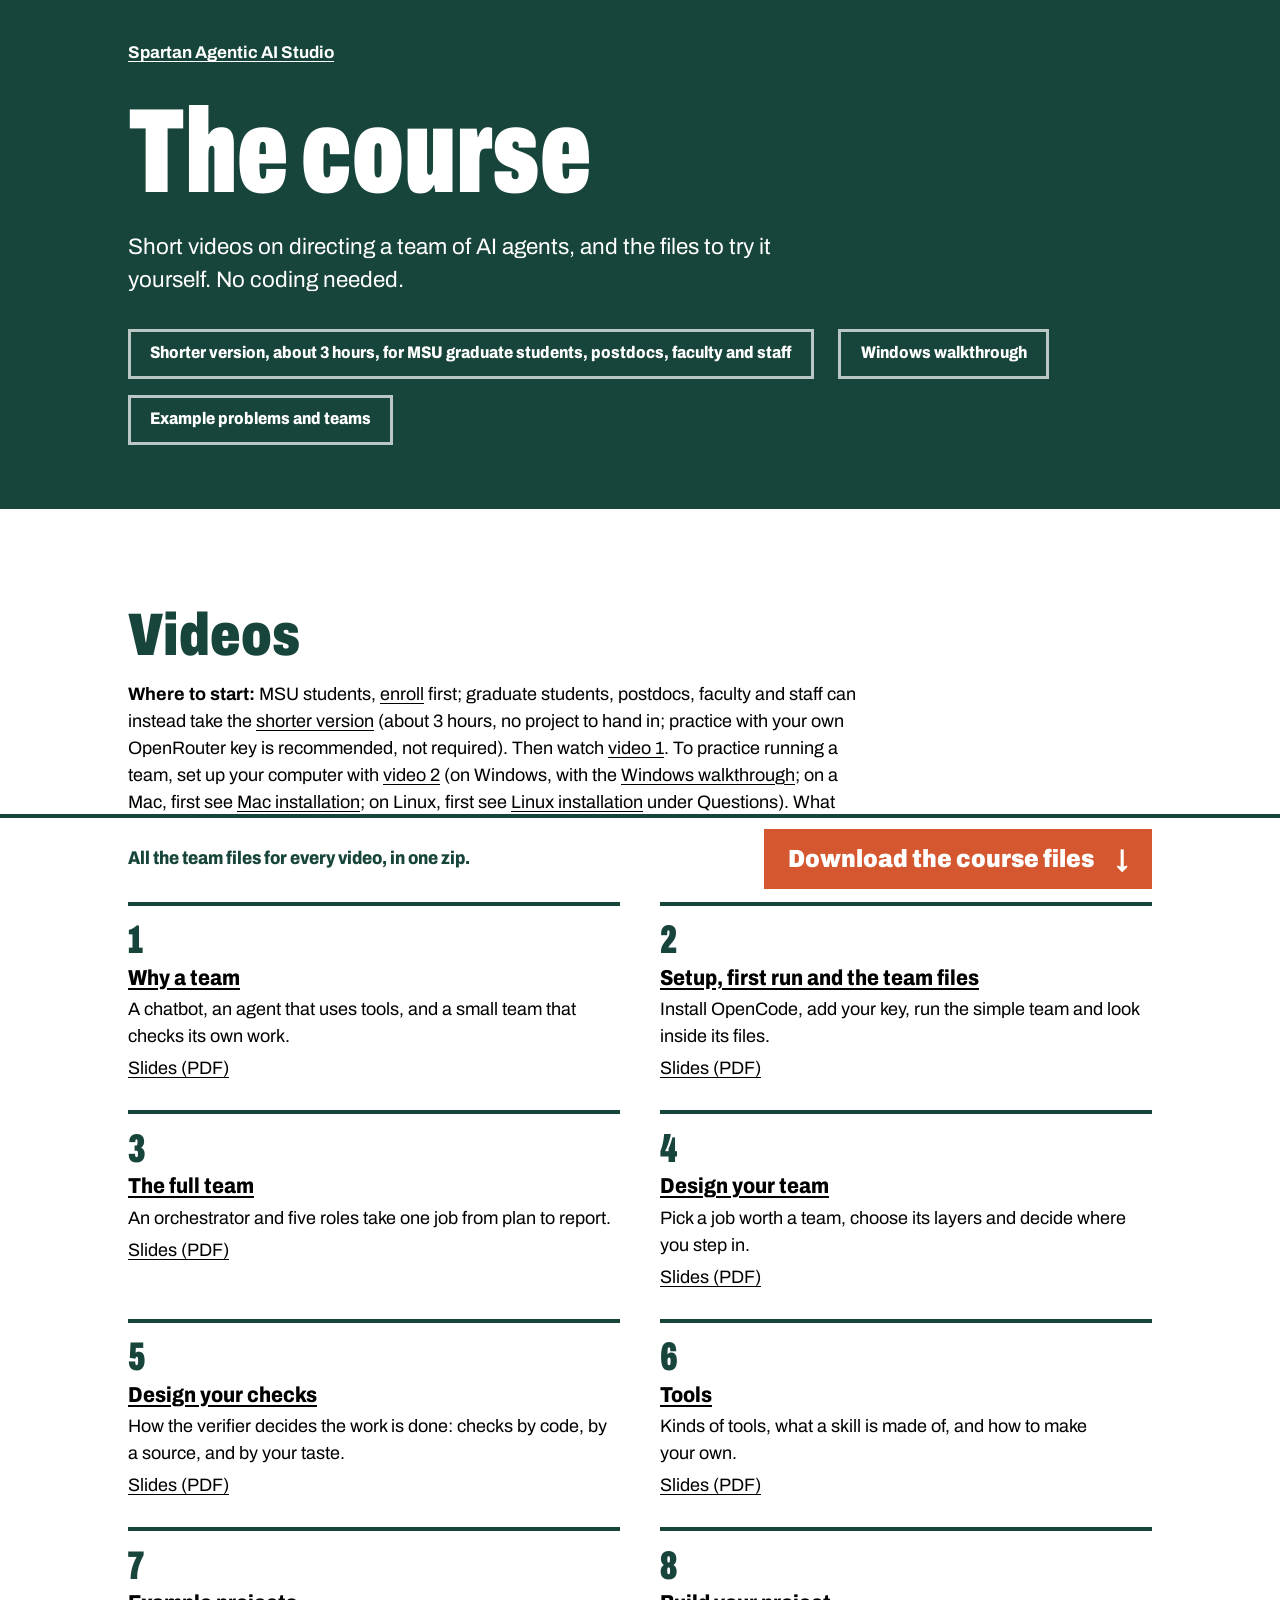
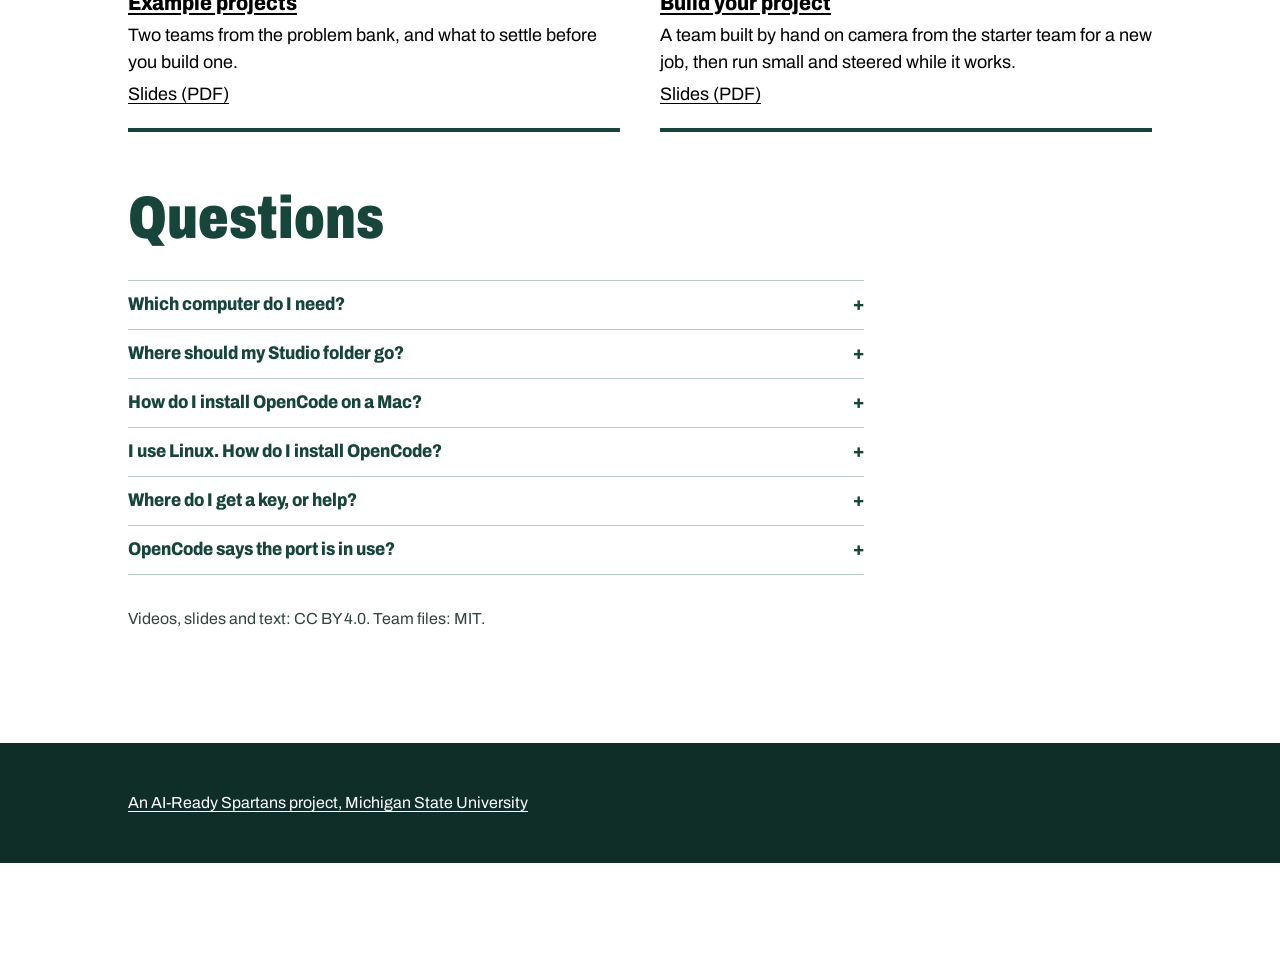
==== course/index.html @ 3e9396f2 "feat: course page and problem pages 2026-11-17" ====
<!doctype html>
<html lang="en">
<head>
<meta charset="utf-8">
<meta name="viewport" content="width=device-width, initial-scale=1">
<title>Course | Spartan Agentic AI Studio</title>
<meta name="description" content="The videos and the course files of the Spartan Agentic AI Studio. Free to watch and reuse.">
<meta name="theme-color" content="#18453B">
<link rel="icon" href="data:image/svg+xml,%3Csvg xmlns='http://www.w3.org/2000/svg' viewBox='0 0 16 16'%3E%3Crect width='16' height='16' fill='%2318453B'/%3E%3Crect x='3' y='3' width='10' height='3' fill='%23fff'/%3E%3Crect x='3' y='8' width='2' height='5' fill='%23fff'/%3E%3C/svg%3E">
<link rel="preconnect" href="https://fonts.googleapis.com">
<link rel="preconnect" href="https://fonts.gstatic.com" crossorigin>
<link rel="stylesheet" href="https://fonts.googleapis.com/css2?family=Archivo:wdth,wght@62..125,300..900&display=swap">
<style>
  :root { --green: #18453B; --green-deep: #0F2E27; --mist: #CFE0D9; --paper: #FFFFFF; --ink: #000000; --line: #B9CCC4; --gutter: clamp(16px, 5vw, 64px); --measure: 72rem; }
  * { box-sizing: border-box; }
  html { background: var(--paper); -webkit-text-size-adjust: 100%; }
  body { margin: 0; background: var(--paper); color: var(--ink); font-family: "Archivo", "Helvetica Neue", Arial, sans-serif; font-size: 1.125rem; line-height: 1.5; }
  .wrap { max-width: var(--measure); margin-inline: auto; padding-inline: var(--gutter); }
  a { color: inherit; text-underline-offset: 3px; }
  :focus-visible { outline: 3px solid currentColor; outline-offset: 4px; }
  .hero { background: var(--green); color: var(--paper); }
  .hero .wrap { padding-block: clamp(20px, 4vw, 40px) clamp(32px, 6vw, 64px); }
  .crumbs { margin: 0 0 2rem; font-weight: 700; font-size: 1.0625rem; }
  h1 { margin: 0; font-weight: 900; font-stretch: 62%; font-size: clamp(3.2rem, 11vw, 7.5rem); line-height: .9; }
  .lede { margin: 1.5rem 0 0; max-width: 42rem; font-size: clamp(1.15rem, 1.8vw, 1.4rem); }
  .get { display: flex; flex-wrap: wrap; gap: 1rem 1.5rem; align-items: center; margin-top: 2rem; }
  .button { display: inline-block; font-weight: 800; font-stretch: 88%; font-size: 1.2rem; line-height: 1; padding: 1.05rem 1.5rem; border: 3px solid var(--paper); background: var(--paper); color: var(--green); text-decoration: none; }
  .button:hover { background: var(--mist); border-color: var(--mist); }
  .button.ghost { background: transparent; color: var(--paper); border-color: rgba(255, 255, 255, .7); font-size: 1.05rem; padding: .85rem 1.2rem; }
  .button.ghost:hover { background: var(--paper); color: var(--green); border-color: var(--paper); }
  main .wrap { padding-block: clamp(48px, 8vw, 96px); }
  h1, h2, h3, .act, .card .name { text-wrap: balance; }
  p, li { text-wrap: pretty; }
  h2 { margin: 0 0 2rem; font-weight: 900; font-stretch: 75%; font-size: clamp(2.2rem, 5.5vw, 3.75rem); line-height: 1; color: var(--green); }
  .videos { margin: 0; padding: 0; list-style: none; display: grid; grid-template-columns: repeat(auto-fill, minmax(min(100%, 20rem), 1fr)); gap: 1.75rem 2.5rem; }
  .videos li { border-top: 4px solid var(--green); padding-top: .9rem; scroll-margin-top: 1rem; }
  .videos li:target { background: var(--mist); }
  .videos li:nth-last-child(-n+2) { border-bottom: 4px solid var(--green); padding-bottom: 1.25rem; }
  @media (max-width: 47rem) { .videos li:nth-last-child(2) { border-bottom: 0; padding-bottom: 0; } }
  .videos .num { display: block; font-weight: 900; font-stretch: 62%; font-size: 2.5rem; line-height: 1; color: var(--green); }
  .videos h3 { margin: .35rem 0 .3rem; font-weight: 800; font-stretch: 88%; font-size: 1.35rem; line-height: 1.2; }
  .videos p { margin: 0; }
  .start-here { margin: -1rem 0 2rem; max-width: 46rem; }
  .videos .slides { margin-top: .3rem; }
  .vgroup { margin: 2rem 0 .4rem; font-weight: 800; font-stretch: 88%; font-size: 1.5rem; }
  .vgroup-lead { margin: 0 0 1.25rem; max-width: 46rem; }
  .videos .soon { color: #4A5A55; font-style: italic; }
  #faq { margin-top: 3.5rem; }
  .faq { max-width: 46rem; border-bottom: 1px solid var(--line); }
  .faq details { border-top: 1px solid var(--line); }
  .faq summary { display: flex; align-items: center; min-height: 48px; padding-block: .5rem; font-weight: 800; font-stretch: 88%; font-size: 1.15rem; color: var(--green); cursor: pointer; }
  .faq summary::-webkit-details-marker { display: none; }
  .faq summary { list-style: none; }
  .faq summary::after { content: "+" / ""; margin-left: auto; padding-left: 1rem; font-weight: 900; }
  .faq details[open] summary::after { content: "\2212" / ""; }
  .faq p { margin: 0 0 1rem; overflow-wrap: anywhere; }
  .license { margin-top: 2rem; font-size: 1rem; color: #33443F; }
  footer { background: var(--green-deep); color: var(--mist); }
  footer .wrap { padding-block: 2rem; font-size: 1rem; }
  footer a { color: var(--paper); }

  html.js { scroll-padding-bottom: calc(var(--dock, 5.5rem) + 1rem); }
  .js body { padding-bottom: calc(var(--dock, 5.5rem) + 1.5rem); }
  .skip { position: absolute; left: .5rem; top: -4rem; z-index: 20; padding: .6rem 1rem; background: var(--paper); color: var(--green); font-weight: 800; }
  .skip:focus { top: .5rem; }
  .vh { position: absolute; width: 1px; height: 1px; overflow: hidden; clip: rect(0 0 0 0); white-space: nowrap; }
  .dock { background: var(--paper); color: var(--green); border-top: 4px solid var(--green); padding-bottom: env(safe-area-inset-bottom); }
  .js .dock { position: fixed; left: 0; right: 0; bottom: 0; z-index: 10; }
  .dock .wrap { display: flex; align-items: center; justify-content: space-between; gap: 1.5rem; padding-block: .7rem; }
  .dock p { margin: 0; font-weight: 800; font-stretch: 88%; font-size: 1.15rem; }
  .coral { display: inline-flex; align-items: center; gap: .7rem; font-weight: 900; font-stretch: 88%; font-size: clamp(1.3rem, 2.1vw, 1.55rem); line-height: 1; padding: .9rem 1.3rem; background: #D4572F; color: #FFFFFF; border: 3px solid #D4572F; text-decoration: none; }
  .coral:hover { background: #B4441F; border-color: #B4441F; }
  .coral:focus-visible { outline: 3px solid var(--green); outline-offset: 3px; }
  @media (max-width: 760px) { .dock p { display: none; } .coral { width: 100%; justify-content: center; } }
</style>
</head>
<body>
<script>document.documentElement.classList.add("js");</script>
<a class="skip" href="#content">Skip to content</a>
<nav class="dock" aria-label="Course files">
  <div class="wrap">
    <p>All the team files for every video, in one zip.</p>
    <a class="coral" href="https://github.com/agentic-spartans/agentic-spartans-course/releases/download/release/2026-11-10-7/AgentTeams_V5_2026-11-10-7.zip">Download the course files<span class="vh"> (ZIP file)</span> <span aria-hidden="true">&darr;</span></a>
  </div>
</nav>
<header class="hero">
  <div class="wrap">
    <p class="crumbs"><a href="../">Spartan Agentic AI Studio</a></p>
    <h1>The course</h1>
    <p class="lede">Short videos on directing a team of AI agents, and the files to try it yourself. No coding needed.</p>
    <div class="get">
      <a class="button ghost" href="https://apps.d2l.msu.edu/selfenroll/course/2769339">Shorter version, about 3 hours, for MSU graduate students, postdocs, faculty and staff</a>
      <a class="button ghost" href="windows/">Windows walkthrough</a>
      <a class="button ghost" href="../problems/">Example problems and teams</a>
    </div>
  </div>
</header>

<main id="content" tabindex="-1">
  <div class="wrap">
    <h2>Videos</h2>
    <p class="start-here"><b>Where to start:</b> MSU students, <a href="https://apps.d2l.msu.edu/selfenroll/course/2752428">enroll</a> first; graduate students, postdocs, faculty and staff can instead take the <a href="https://apps.d2l.msu.edu/selfenroll/course/2769339">shorter version</a> (about 3 hours, no project to hand in; practice with your own OpenRouter key is recommended, not required). Then watch <a href="#video-1">video 1</a>. To practice running a team, set up your computer with <a href="#video-2">video 2</a> (on Windows, with the <a href="windows/">Windows walkthrough</a>; on a Mac, first see <a href="#install">Mac installation</a>; on Linux, first see <a href="#linux">Linux installation</a> under Questions). What you type and the files the agents read go to OpenRouter and the model's maker, so use public or made-up material only.</p>
    <ol class="videos" role="list">
      <li id="video-1"><span class="num">1</span><h3><a href="https://mediaspace.msu.edu/media/t/1_isvdn48i">Why a team</a></h3><p>A chatbot, an agent that uses tools, and a small team that checks its own work.</p><p class="slides"><a href="slides/video01_why-a-team.pdf">Slides (PDF)</a></p></li>
      <li id="video-2"><span class="num">2</span><h3><a href="https://mediaspace.msu.edu/media/t/1_2mfxu8ig">Setup, first run and the team files</a></h3><p>Install OpenCode, add your key, run the simple team and look inside its files.</p><p class="slides"><a href="slides/video02_setup.pdf">Slides (PDF)</a></p></li>
      <li id="video-3"><span class="num">3</span><h3><a href="https://mediaspace.msu.edu/media/t/1_wbegbfar">The full team</a></h3><p>An orchestrator and five roles take one job from plan to report.</p><p class="slides"><a href="slides/video03_full-team.pdf">Slides (PDF)</a></p></li>
      <li id="video-4"><span class="num">4</span><h3><a href="https://mediaspace.msu.edu/media/t/1_mu30olx4">Design your team</a></h3><p>Pick a job worth a team, choose its layers and decide where you step in.</p><p class="slides"><a href="slides/video04_design-your-team.pdf">Slides (PDF)</a></p></li>
      <li id="video-5"><span class="num">5</span><h3><a href="https://mediaspace.msu.edu/media/t/1_98p15qjl">Design your checks</a></h3><p>How the verifier decides the work is done: checks by code, by a source, and by your taste.</p><p class="slides"><a href="slides/video05_design-your-checks.pdf">Slides (PDF)</a></p></li>
      <li id="video-6"><span class="num">6</span><h3><a href="https://mediaspace.msu.edu/media/t/1_9esax8zz">Tools</a></h3><p>Kinds of tools, what a skill is made of, and how to make your own.</p><p class="slides"><a href="slides/video06_tools.pdf">Slides (PDF)</a></p></li>
      <li id="video-7"><span class="num">7</span><h3><a href="https://mediaspace.msu.edu/media/t/1_lliljrbz">Example projects</a></h3><p>Two teams from the problem bank, and what to settle before you build one.</p><p class="slides"><a href="slides/video07_example-projects.pdf">Slides (PDF)</a></p></li>
      <li id="video-8"><span class="num">8</span><h3><a href="https://mediaspace.msu.edu/media/t/1_c2iyooon">Build your project</a></h3><p>A team built by hand on camera from the starter team for a new job, then run small and steered while it works.</p><p class="slides"><a href="slides/video08_build-your-project.pdf">Slides (PDF)</a></p></li>
    </ol>

    <h2 id="faq">Questions</h2>
    <div class="faq">
      <details id="computer"><summary>Which computer do I need?</summary><p>A Mac, Windows or Linux computer you may install programs on. OpenCode has no Chromebook or iPad version. Without one you can still <a href="#video-1">watch the videos</a> and <a href="../problems/">read the example problems</a>.</p></details>
      <details id="folder"><summary>Where should my Studio folder go?</summary><p>Make a folder named Studio in your home folder (the one with your name; on a Mac, open Finder and press Shift-Command-H) and unzip the course files into it (on a Mac, move the zip into Studio, then double-click it there). Not in Desktop, Documents, Downloads, OneDrive or iCloud: there your computer may ask OpenCode for extra permissions and a sync service can get in the way.</p></details>
      <details id="install"><summary>How do I install OpenCode on a Mac?</summary><p>Download the OpenCode desktop app from <a href="https://opencode.ai/desktop">opencode.ai/desktop</a>: macOS (Apple Silicon) for a Mac with an M chip, macOS (Intel) for an older Mac (Apple menu › About This Mac shows the chip). Open the downloaded file, then drag OpenCode into Applications. If it will not open, click Open Anyway in System Settings › Privacy &amp; Security. Then follow <a href="#video-2">video 2</a> from adding your key (at 0:40).</p></details>
      <details id="linux"><summary>I use Linux. How do I install OpenCode?</summary><p>Download the OpenCode desktop .deb file (Ubuntu, Debian) or .rpm file (Fedora) from <a href="https://opencode.ai/desktop">opencode.ai/desktop</a> (x64 for most laptops) and double-click it to install it. Then follow <a href="#video-2">video 2</a> from adding your key (at 0:40).</p></details>
      <details id="key"><summary>Where do I get a key, or help?</summary><p>Student course: your key, with credit already on it, is on the Get your key page in Module 1 of the course's <a href="https://apps.d2l.msu.edu/selfenroll/course/2752428">D2L page</a>; you pay nothing. <a href="https://apps.d2l.msu.edu/selfenroll/course/2769339">Shorter version</a> and anyone else: make an account on <a href="https://openrouter.ai">openrouter.ai</a>, buy credit, then make a key and give it a spending limit; in the shorter version a key is recommended for practice, not required. Without credit, the first run fails.</p></details>
      <details id="port"><summary>OpenCode says the port is in use?</summary><p>Close its other windows and try again.</p></details>
    </div>
    <p class="license">Videos, slides and text: CC BY 4.0. Team files: MIT.</p>
  </div>
</main>

<footer>
  <div class="wrap">
    <p><a href="https://ai.msu.edu/ai-ready">An AI-Ready Spartans project, Michigan State University</a></p>
  </div>
</footer>
<script>(function () { var d = document.querySelector(".dock"); if (!d) return; function f() { document.documentElement.style.setProperty("--dock", d.offsetHeight + "px"); } f(); if (document.fonts) document.fonts.ready.then(f); if (window.ResizeObserver) new ResizeObserver(f).observe(d); else window.addEventListener("resize", f); })();</script>
</body>
</html>
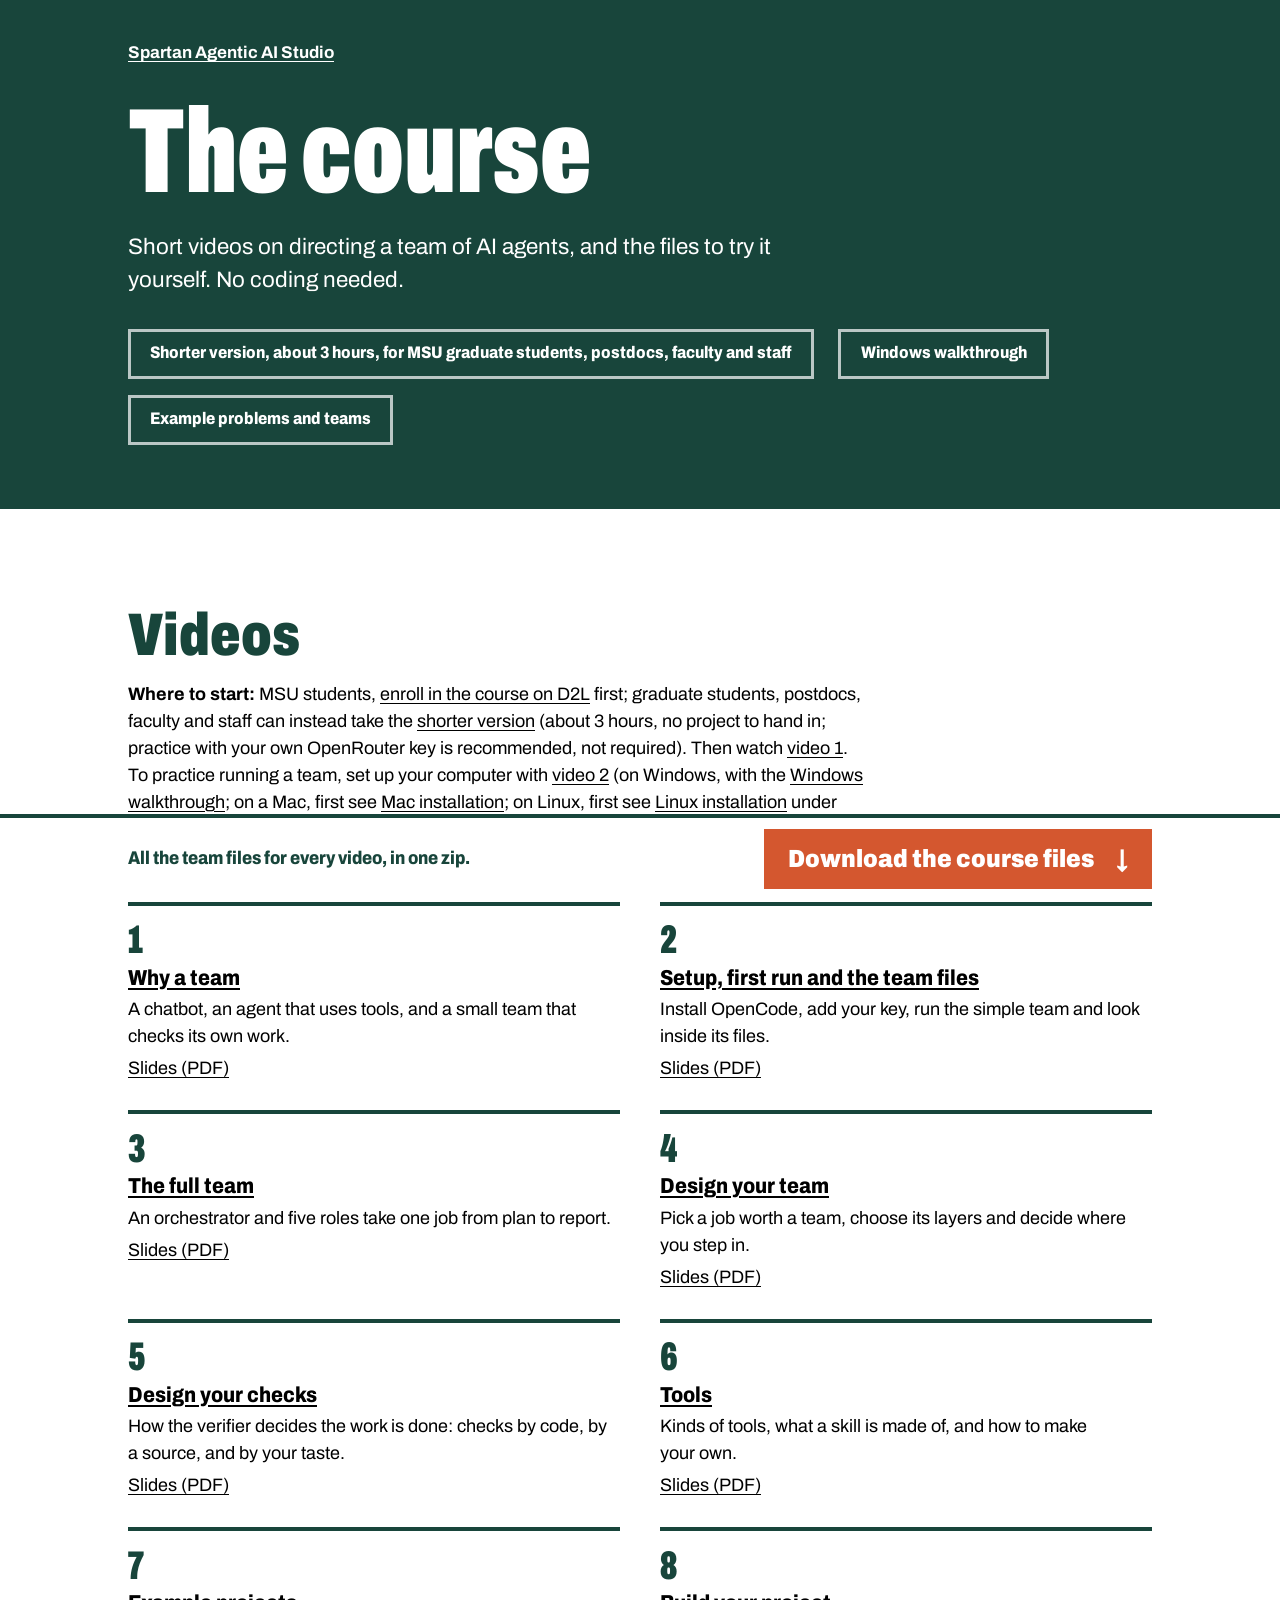
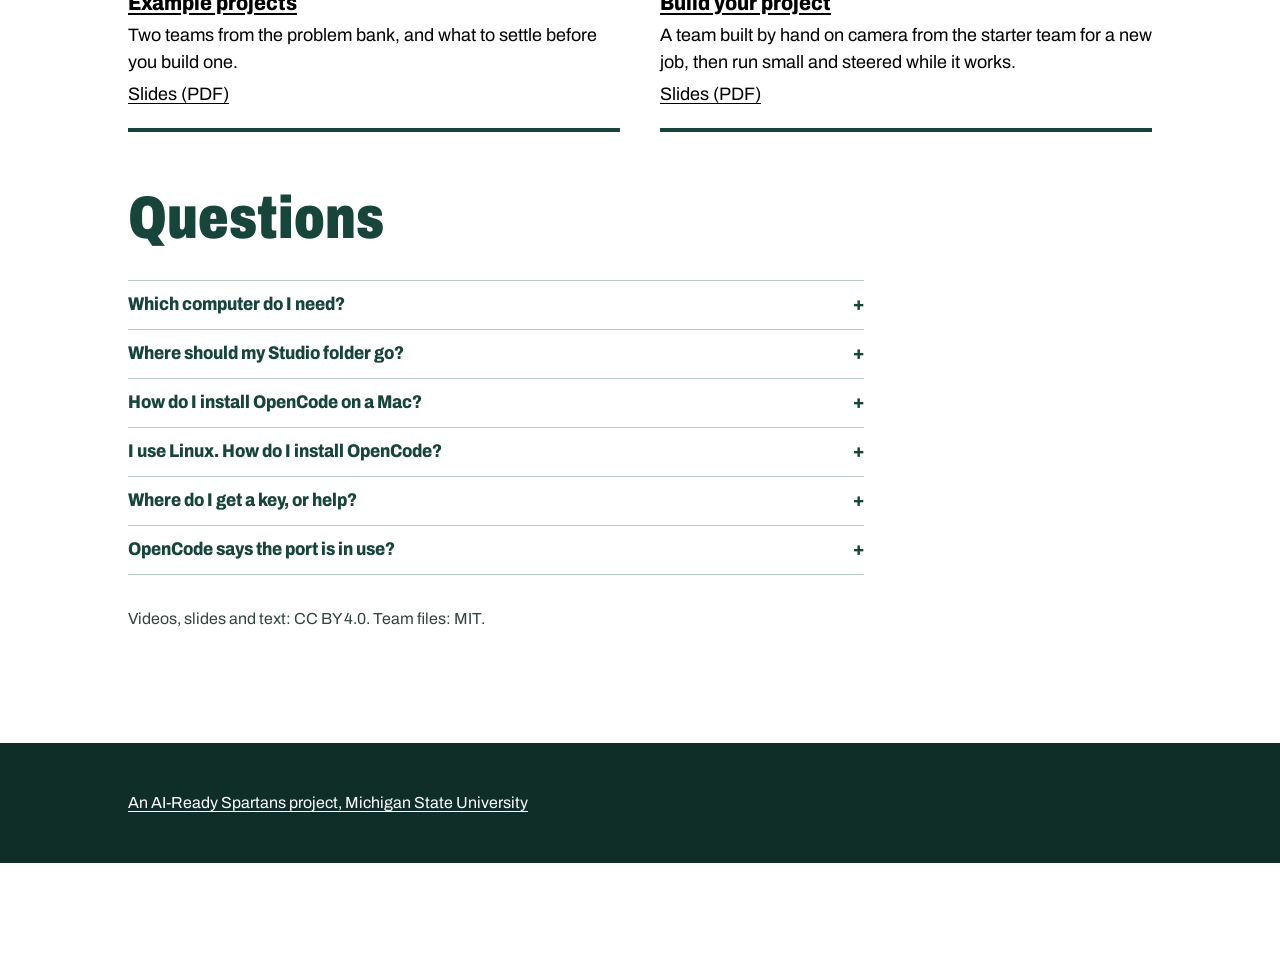
==== commit 6911e23f: "feat: course page and problem pages 2026-11-17" ====
--- a/course/index.html
+++ b/course/index.html
@@ -99,7 +99,7 @@
 <main id="content" tabindex="-1">
   <div class="wrap">
     <h2>Videos</h2>
-    <p class="start-here"><b>Where to start:</b> MSU students, <a href="https://apps.d2l.msu.edu/selfenroll/course/2752428">enroll</a> first; graduate students, postdocs, faculty and staff can instead take the <a href="https://apps.d2l.msu.edu/selfenroll/course/2769339">shorter version</a> (about 3 hours, no project to hand in; practice with your own OpenRouter key is recommended, not required). Then watch <a href="#video-1">video 1</a>. To practice running a team, set up your computer with <a href="#video-2">video 2</a> (on Windows, with the <a href="windows/">Windows walkthrough</a>; on a Mac, first see <a href="#install">Mac installation</a>; on Linux, first see <a href="#linux">Linux installation</a> under Questions). What you type and the files the agents read go to OpenRouter and the model's maker, so use public or made-up material only.</p>
+    <p class="start-here"><b>Where to start:</b> MSU students, <a href="https://apps.d2l.msu.edu/selfenroll/course/2752428">enroll in the course on D2L</a> first; graduate students, postdocs, faculty and staff can instead take the <a href="https://apps.d2l.msu.edu/selfenroll/course/2769339">shorter version</a> (about 3 hours, no project to hand in; practice with your own OpenRouter key is recommended, not required). Then watch <a href="#video-1">video 1</a>. To practice running a team, set up your computer with <a href="#video-2">video 2</a> (on Windows, with the <a href="windows/">Windows walkthrough</a>; on a Mac, first see <a href="#install">Mac installation</a>; on Linux, first see <a href="#linux">Linux installation</a> under Questions). What you type and the files the agents read go to OpenRouter and the model's maker, so use public or made-up material only.</p>
     <ol class="videos" role="list">
       <li id="video-1"><span class="num">1</span><h3><a href="https://mediaspace.msu.edu/media/t/1_isvdn48i">Why a team</a></h3><p>A chatbot, an agent that uses tools, and a small team that checks its own work.</p><p class="slides"><a href="slides/video01_why-a-team.pdf">Slides (PDF)</a></p></li>
       <li id="video-2"><span class="num">2</span><h3><a href="https://mediaspace.msu.edu/media/t/1_2mfxu8ig">Setup, first run and the team files</a></h3><p>Install OpenCode, add your key, run the simple team and look inside its files.</p><p class="slides"><a href="slides/video02_setup.pdf">Slides (PDF)</a></p></li>
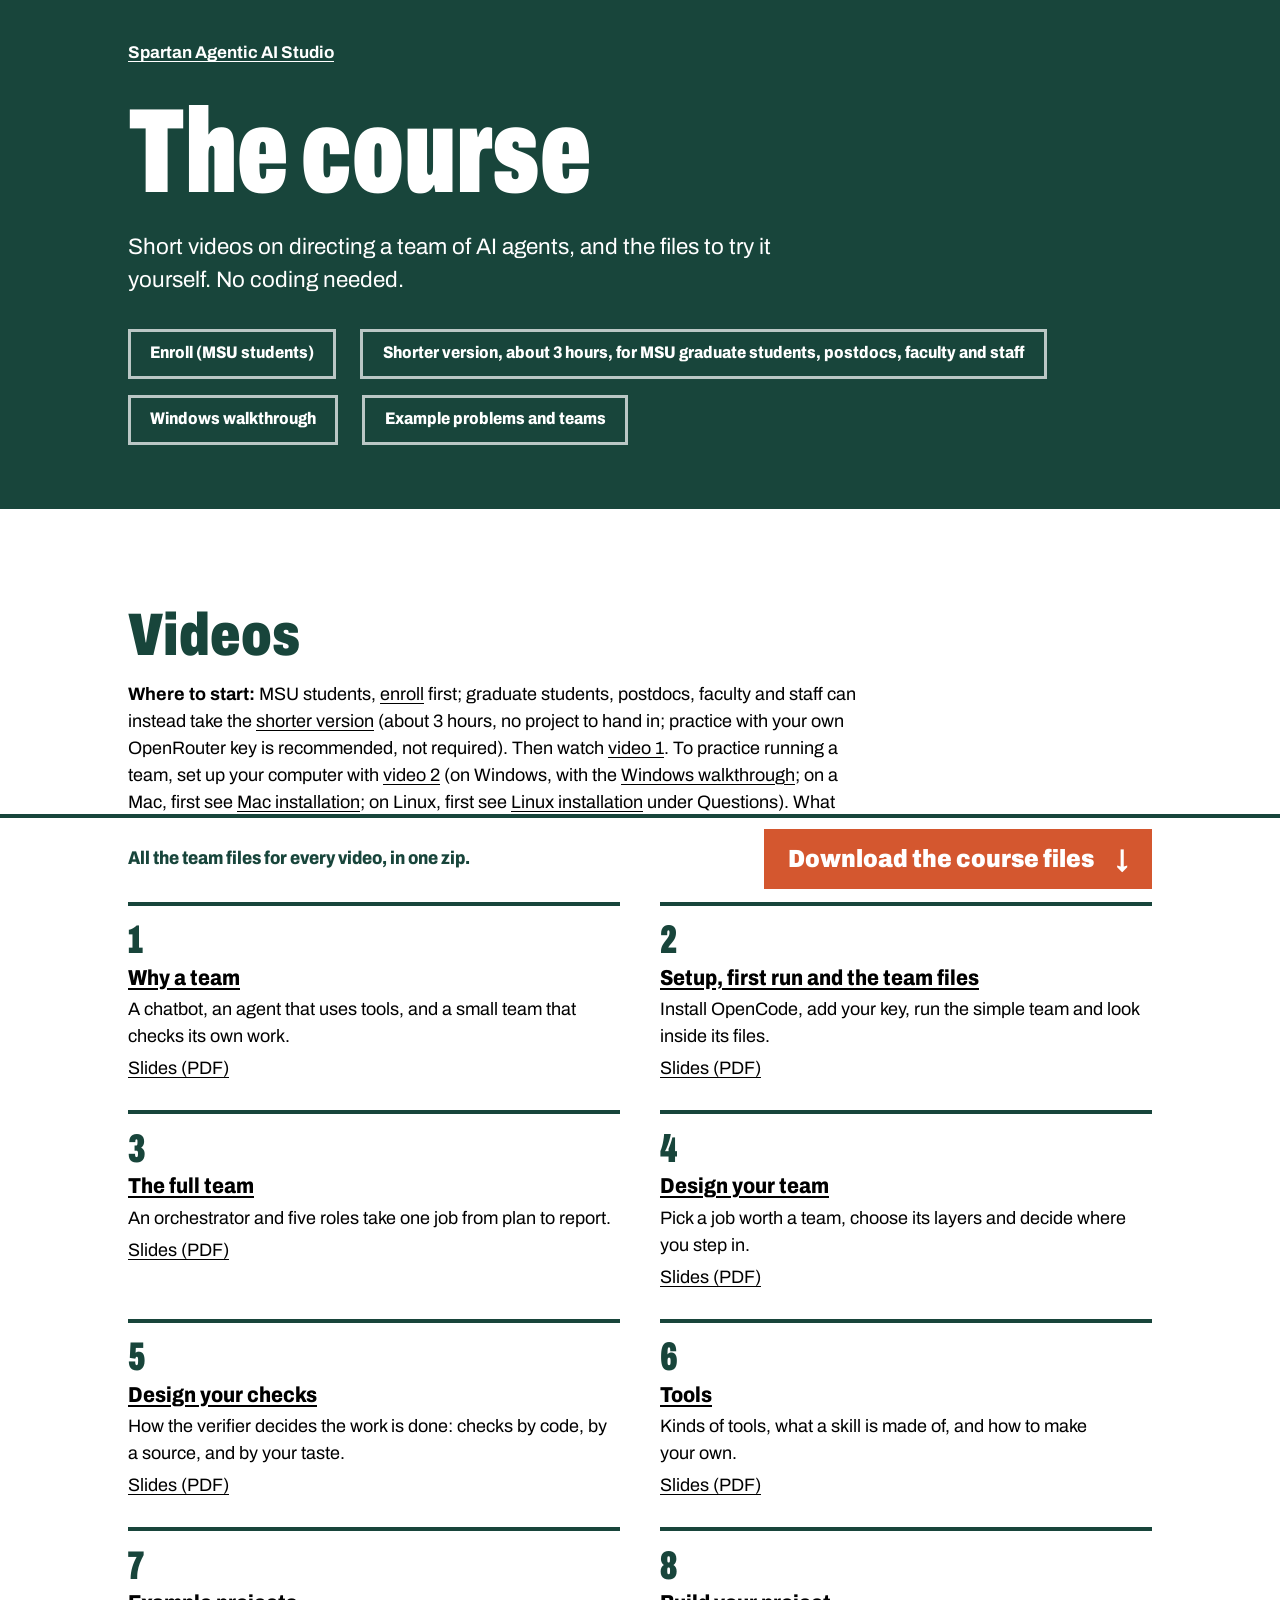
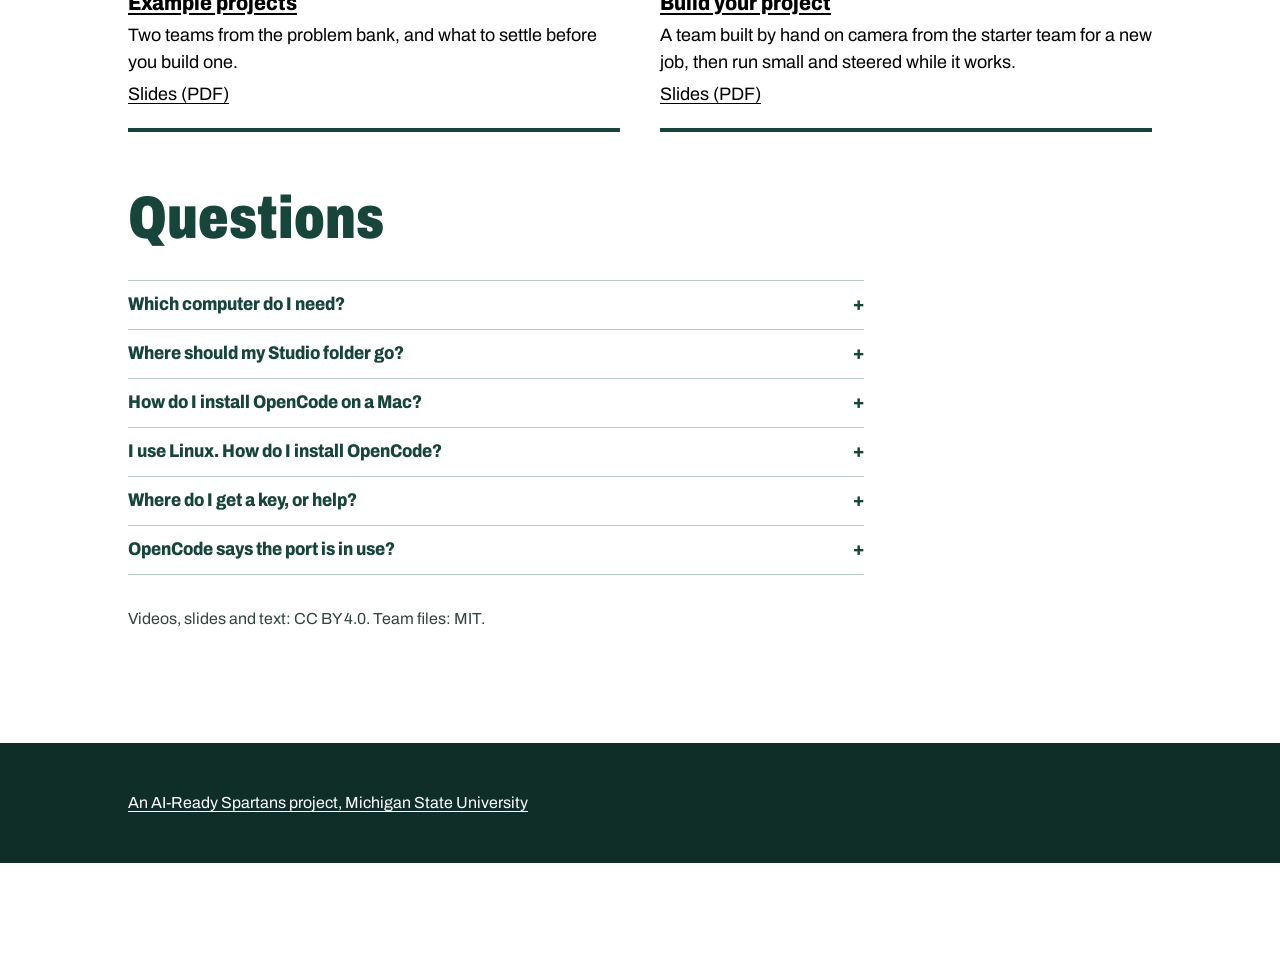
==== commit cd875157: "feat: course page and problem pages 2026-11-17" ====
--- a/course/index.html
+++ b/course/index.html
@@ -89,6 +89,7 @@
     <h1>The course</h1>
     <p class="lede">Short videos on directing a team of AI agents, and the files to try it yourself. No coding needed.</p>
     <div class="get">
+      <a class="button ghost" href="https://apps.d2l.msu.edu/selfenroll/course/2752428">Enroll (MSU students)</a>
       <a class="button ghost" href="https://apps.d2l.msu.edu/selfenroll/course/2769339">Shorter version, about 3 hours, for MSU graduate students, postdocs, faculty and staff</a>
       <a class="button ghost" href="windows/">Windows walkthrough</a>
       <a class="button ghost" href="../problems/">Example problems and teams</a>
@@ -99,7 +100,7 @@
 <main id="content" tabindex="-1">
   <div class="wrap">
     <h2>Videos</h2>
-    <p class="start-here"><b>Where to start:</b> MSU students, <a href="https://apps.d2l.msu.edu/selfenroll/course/2752428">enroll in the course on D2L</a> first; graduate students, postdocs, faculty and staff can instead take the <a href="https://apps.d2l.msu.edu/selfenroll/course/2769339">shorter version</a> (about 3 hours, no project to hand in; practice with your own OpenRouter key is recommended, not required). Then watch <a href="#video-1">video 1</a>. To practice running a team, set up your computer with <a href="#video-2">video 2</a> (on Windows, with the <a href="windows/">Windows walkthrough</a>; on a Mac, first see <a href="#install">Mac installation</a>; on Linux, first see <a href="#linux">Linux installation</a> under Questions). What you type and the files the agents read go to OpenRouter and the model's maker, so use public or made-up material only.</p>
+    <p class="start-here"><b>Where to start:</b> MSU students, <a href="https://apps.d2l.msu.edu/selfenroll/course/2752428">enroll</a> first; graduate students, postdocs, faculty and staff can instead take the <a href="https://apps.d2l.msu.edu/selfenroll/course/2769339">shorter version</a> (about 3 hours, no project to hand in; practice with your own OpenRouter key is recommended, not required). Then watch <a href="#video-1">video 1</a>. To practice running a team, set up your computer with <a href="#video-2">video 2</a> (on Windows, with the <a href="windows/">Windows walkthrough</a>; on a Mac, first see <a href="#install">Mac installation</a>; on Linux, first see <a href="#linux">Linux installation</a> under Questions). What you type and the files the agents read go to OpenRouter and the model's maker, so use public or made-up material only.</p>
     <ol class="videos" role="list">
       <li id="video-1"><span class="num">1</span><h3><a href="https://mediaspace.msu.edu/media/t/1_isvdn48i">Why a team</a></h3><p>A chatbot, an agent that uses tools, and a small team that checks its own work.</p><p class="slides"><a href="slides/video01_why-a-team.pdf">Slides (PDF)</a></p></li>
       <li id="video-2"><span class="num">2</span><h3><a href="https://mediaspace.msu.edu/media/t/1_2mfxu8ig">Setup, first run and the team files</a></h3><p>Install OpenCode, add your key, run the simple team and look inside its files.</p><p class="slides"><a href="slides/video02_setup.pdf">Slides (PDF)</a></p></li>
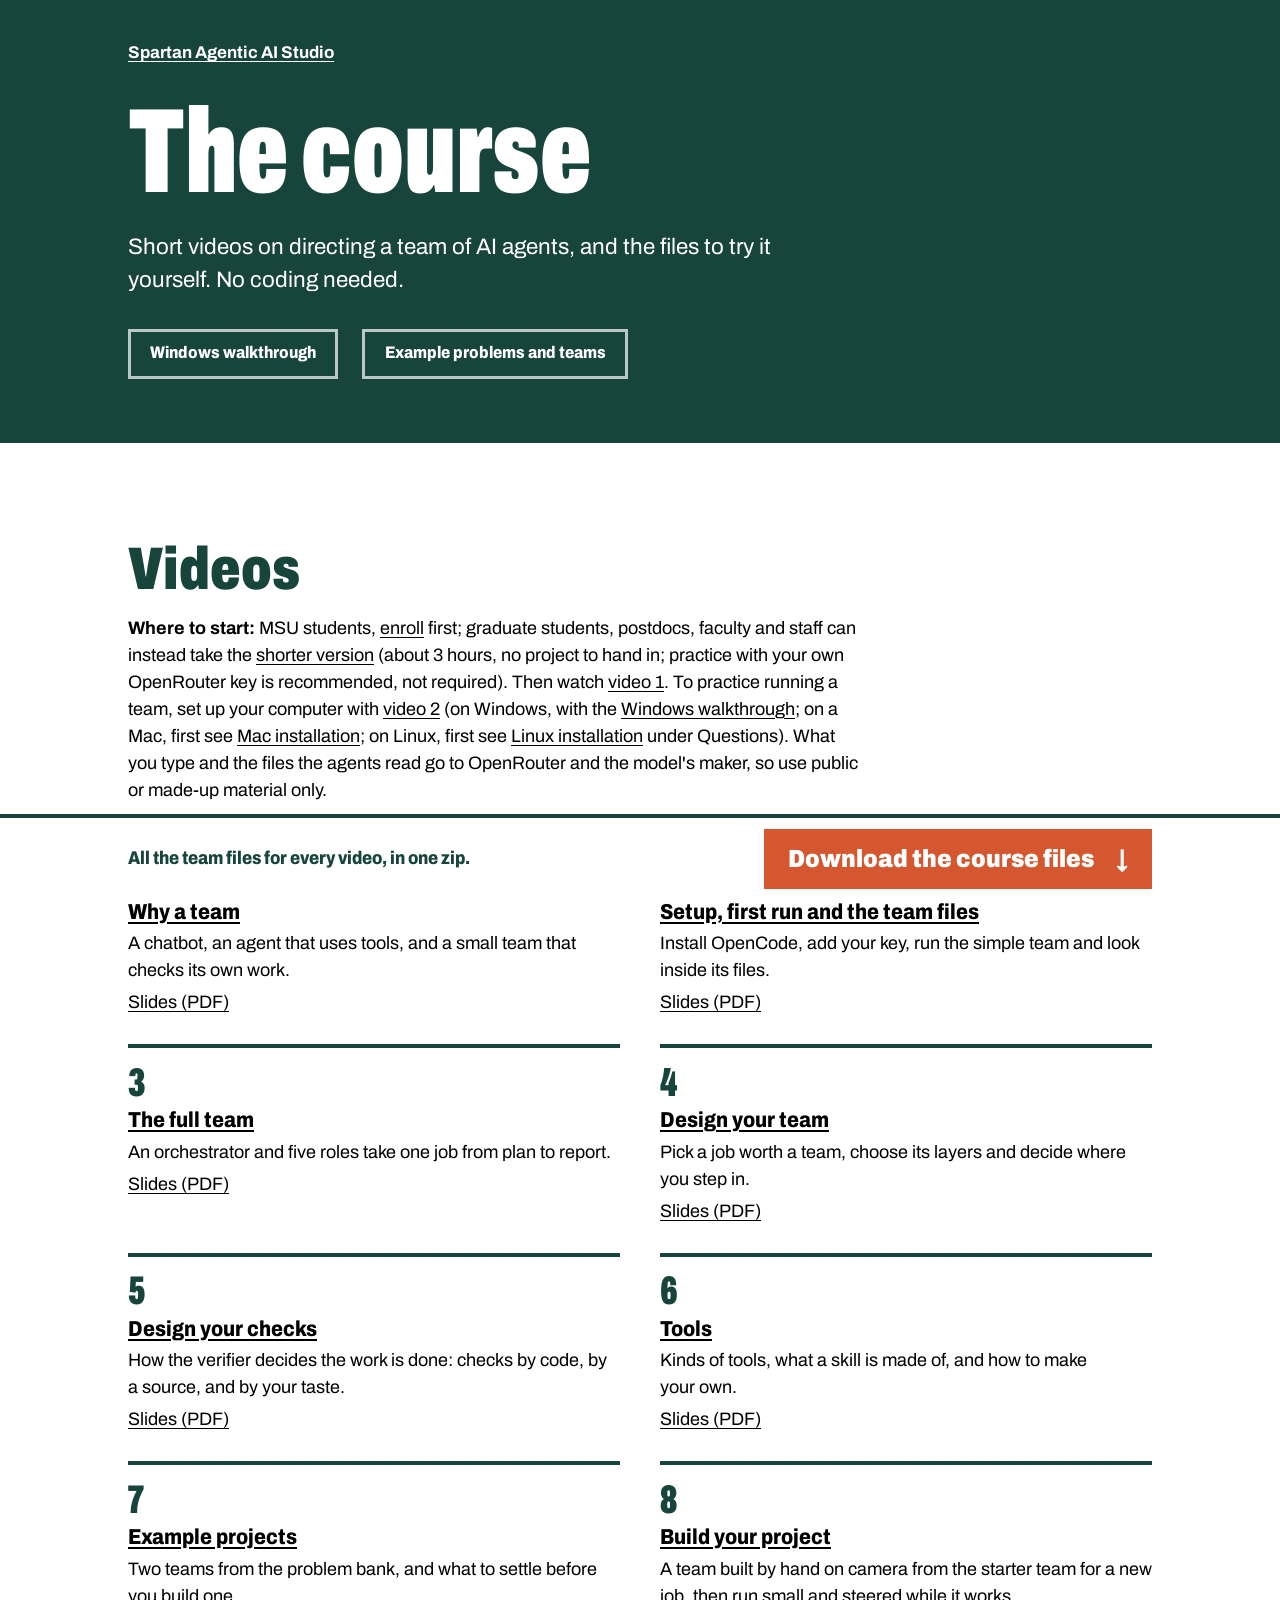
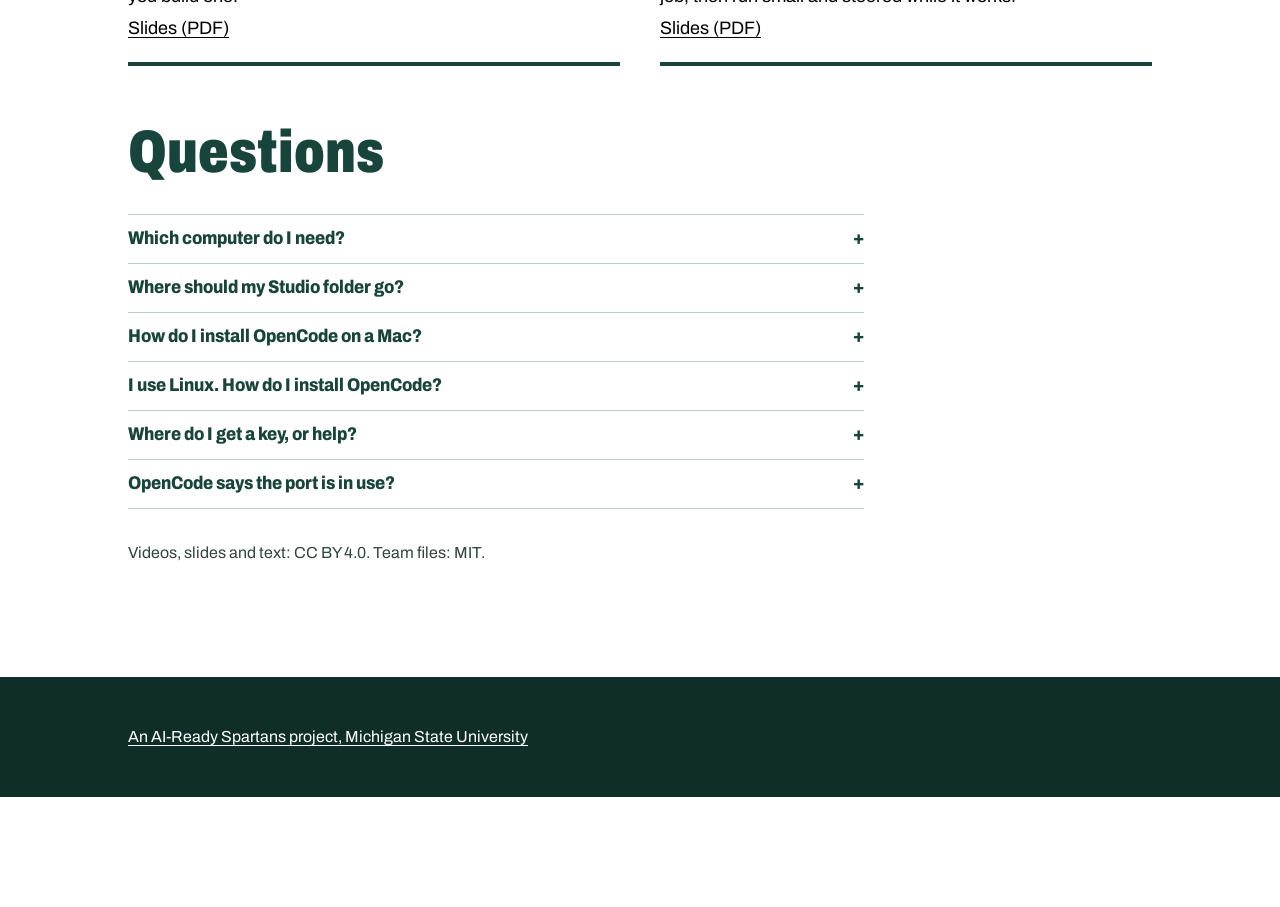
==== commit 03d237ae: "feat: course page and problem pages 2026-11-18" ====
--- a/course/index.html
+++ b/course/index.html
@@ -89,8 +89,6 @@
     <h1>The course</h1>
     <p class="lede">Short videos on directing a team of AI agents, and the files to try it yourself. No coding needed.</p>
     <div class="get">
-      <a class="button ghost" href="https://apps.d2l.msu.edu/selfenroll/course/2752428">Enroll (MSU students)</a>
-      <a class="button ghost" href="https://apps.d2l.msu.edu/selfenroll/course/2769339">Shorter version, about 3 hours, for MSU graduate students, postdocs, faculty and staff</a>
       <a class="button ghost" href="windows/">Windows walkthrough</a>
       <a class="button ghost" href="../problems/">Example problems and teams</a>
     </div>
@@ -100,7 +98,7 @@
 <main id="content" tabindex="-1">
   <div class="wrap">
     <h2>Videos</h2>
-    <p class="start-here"><b>Where to start:</b> MSU students, <a href="https://apps.d2l.msu.edu/selfenroll/course/2752428">enroll</a> first; graduate students, postdocs, faculty and staff can instead take the <a href="https://apps.d2l.msu.edu/selfenroll/course/2769339">shorter version</a> (about 3 hours, no project to hand in; practice with your own OpenRouter key is recommended, not required). Then watch <a href="#video-1">video 1</a>. To practice running a team, set up your computer with <a href="#video-2">video 2</a> (on Windows, with the <a href="windows/">Windows walkthrough</a>; on a Mac, first see <a href="#install">Mac installation</a>; on Linux, first see <a href="#linux">Linux installation</a> under Questions). What you type and the files the agents read go to OpenRouter and the model's maker, so use public or made-up material only.</p>
+    <p class="start-here"><b>Where to start:</b> MSU students, <a href="../">enroll</a> first; graduate students, postdocs, faculty and staff can instead take the <a href="../">shorter version</a> (about 3 hours, no project to hand in; practice with your own OpenRouter key is recommended, not required). Then watch <a href="#video-1">video 1</a>. To practice running a team, set up your computer with <a href="#video-2">video 2</a> (on Windows, with the <a href="windows/">Windows walkthrough</a>; on a Mac, first see <a href="#install">Mac installation</a>; on Linux, first see <a href="#linux">Linux installation</a> under Questions). What you type and the files the agents read go to OpenRouter and the model's maker, so use public or made-up material only.</p>
     <ol class="videos" role="list">
       <li id="video-1"><span class="num">1</span><h3><a href="https://mediaspace.msu.edu/media/t/1_isvdn48i">Why a team</a></h3><p>A chatbot, an agent that uses tools, and a small team that checks its own work.</p><p class="slides"><a href="slides/video01_why-a-team.pdf">Slides (PDF)</a></p></li>
       <li id="video-2"><span class="num">2</span><h3><a href="https://mediaspace.msu.edu/media/t/1_2mfxu8ig">Setup, first run and the team files</a></h3><p>Install OpenCode, add your key, run the simple team and look inside its files.</p><p class="slides"><a href="slides/video02_setup.pdf">Slides (PDF)</a></p></li>
@@ -118,7 +116,7 @@
       <details id="folder"><summary>Where should my Studio folder go?</summary><p>Make a folder named Studio in your home folder (the one with your name; on a Mac, open Finder and press Shift-Command-H) and unzip the course files into it (on a Mac, move the zip into Studio, then double-click it there). Not in Desktop, Documents, Downloads, OneDrive or iCloud: there your computer may ask OpenCode for extra permissions and a sync service can get in the way.</p></details>
       <details id="install"><summary>How do I install OpenCode on a Mac?</summary><p>Download the OpenCode desktop app from <a href="https://opencode.ai/desktop">opencode.ai/desktop</a>: macOS (Apple Silicon) for a Mac with an M chip, macOS (Intel) for an older Mac (Apple menu › About This Mac shows the chip). Open the downloaded file, then drag OpenCode into Applications. If it will not open, click Open Anyway in System Settings › Privacy &amp; Security. Then follow <a href="#video-2">video 2</a> from adding your key (at 0:40).</p></details>
       <details id="linux"><summary>I use Linux. How do I install OpenCode?</summary><p>Download the OpenCode desktop .deb file (Ubuntu, Debian) or .rpm file (Fedora) from <a href="https://opencode.ai/desktop">opencode.ai/desktop</a> (x64 for most laptops) and double-click it to install it. Then follow <a href="#video-2">video 2</a> from adding your key (at 0:40).</p></details>
-      <details id="key"><summary>Where do I get a key, or help?</summary><p>Student course: your key, with credit already on it, is on the Get your key page in Module 1 of the course's <a href="https://apps.d2l.msu.edu/selfenroll/course/2752428">D2L page</a>; you pay nothing. <a href="https://apps.d2l.msu.edu/selfenroll/course/2769339">Shorter version</a> and anyone else: make an account on <a href="https://openrouter.ai">openrouter.ai</a>, buy credit, then make a key and give it a spending limit; in the shorter version a key is recommended for practice, not required. Without credit, the first run fails.</p></details>
+      <details id="key"><summary>Where do I get a key, or help?</summary><p>Student course: your key, with credit already on it, is on the Get your key page in Module 1 of the course's <a href="../">D2L page</a>; you pay nothing. <a href="../">Shorter version</a> and anyone else: make an account on <a href="https://openrouter.ai">openrouter.ai</a>, buy credit, then make a key and give it a spending limit; in the shorter version a key is recommended for practice, not required. Without credit, the first run fails.</p></details>
       <details id="port"><summary>OpenCode says the port is in use?</summary><p>Close its other windows and try again.</p></details>
     </div>
     <p class="license">Videos, slides and text: CC BY 4.0. Team files: MIT.</p>
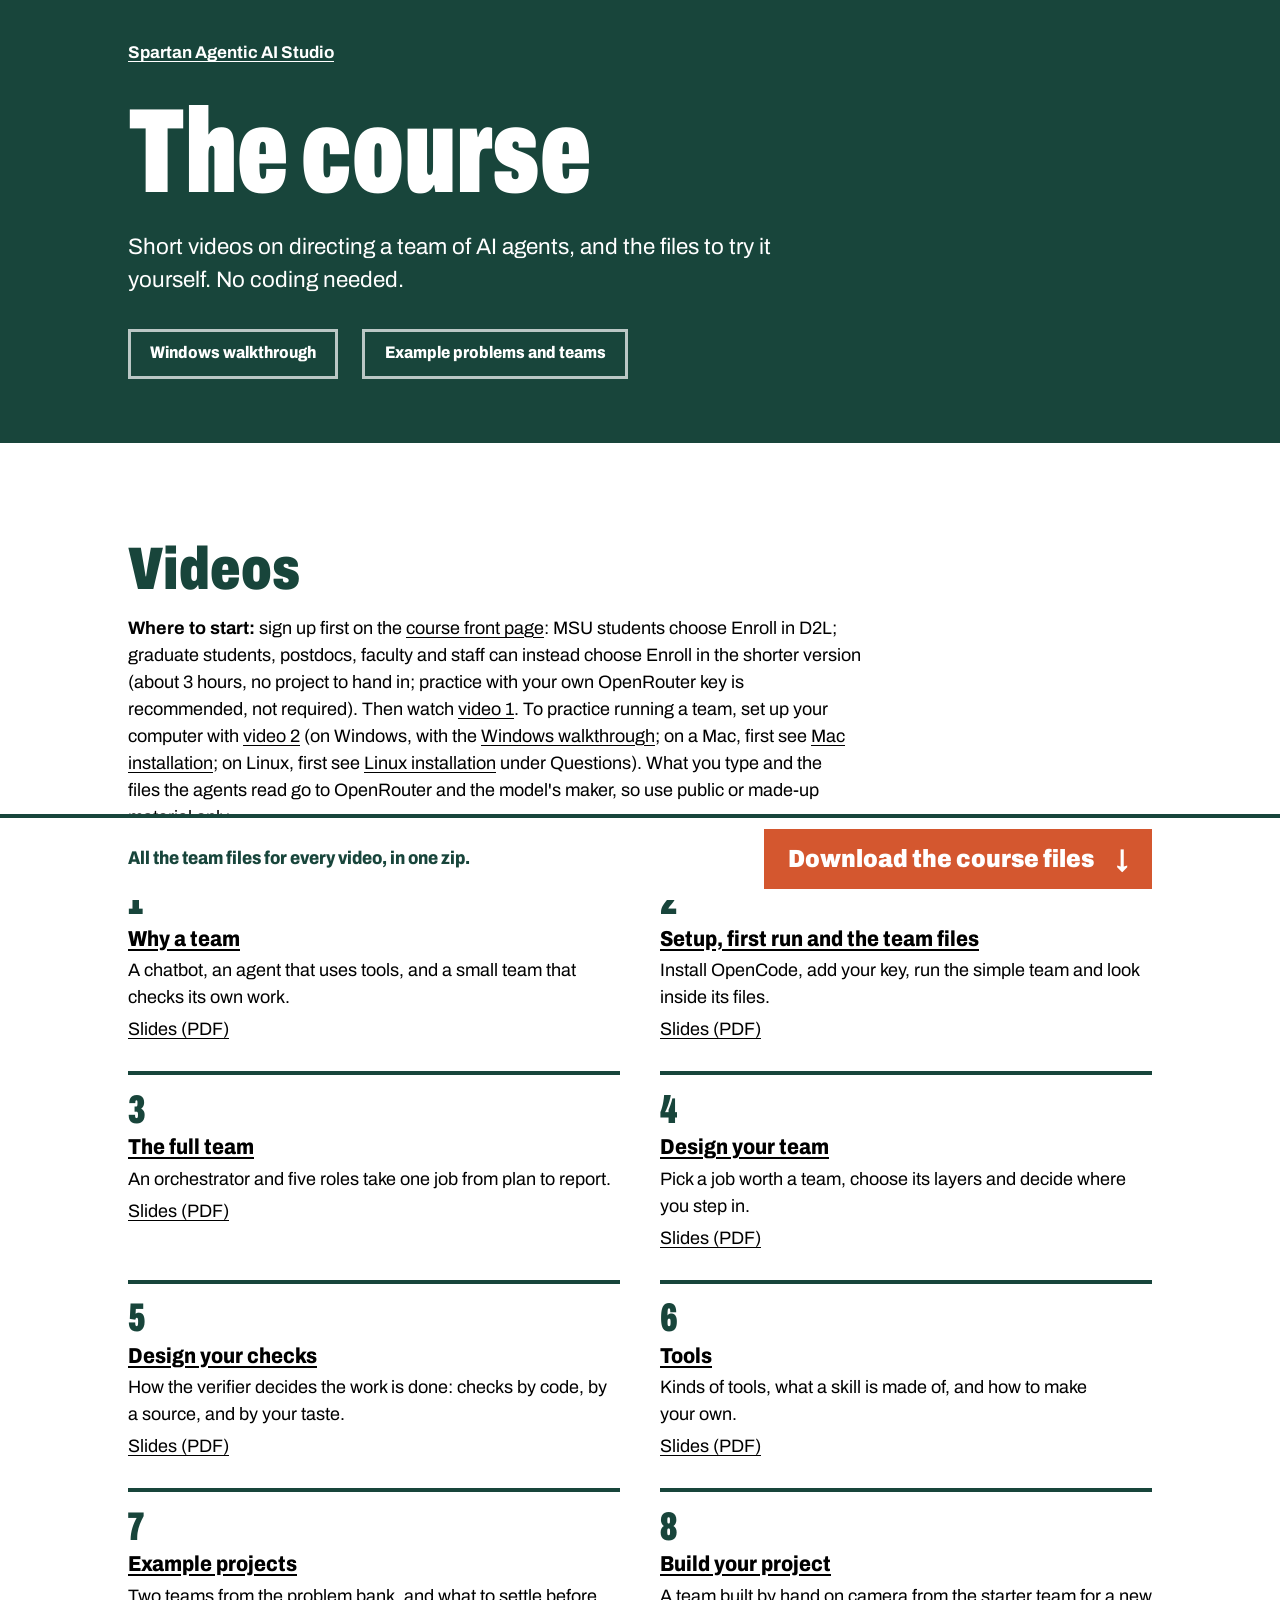
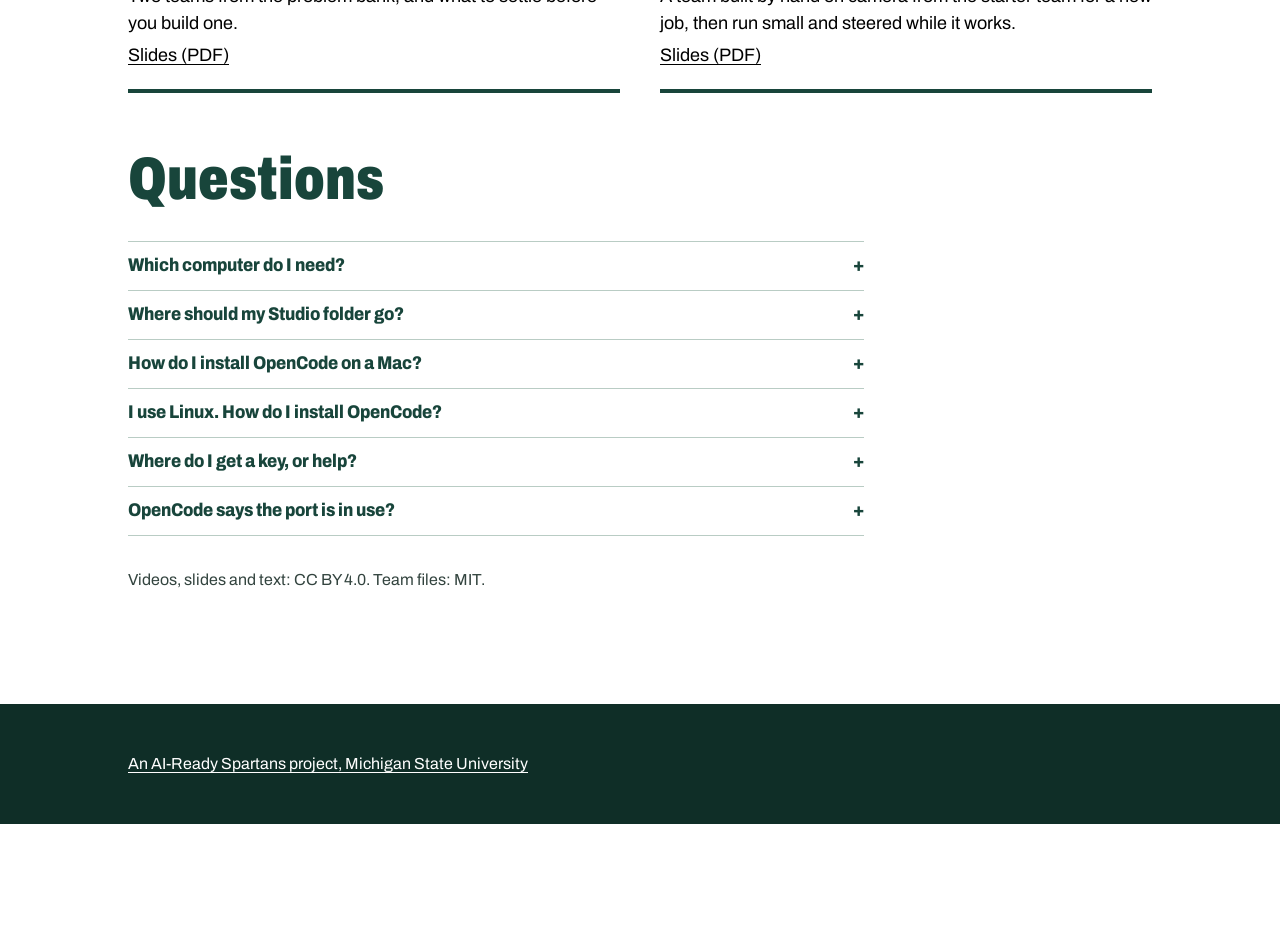
==== commit 58abb94a: "feat: course page and problem pages 2026-11-18" ====
--- a/course/index.html
+++ b/course/index.html
@@ -98,7 +98,7 @@
 <main id="content" tabindex="-1">
   <div class="wrap">
     <h2>Videos</h2>
-    <p class="start-here"><b>Where to start:</b> MSU students, <a href="../">enroll</a> first; graduate students, postdocs, faculty and staff can instead take the <a href="../">shorter version</a> (about 3 hours, no project to hand in; practice with your own OpenRouter key is recommended, not required). Then watch <a href="#video-1">video 1</a>. To practice running a team, set up your computer with <a href="#video-2">video 2</a> (on Windows, with the <a href="windows/">Windows walkthrough</a>; on a Mac, first see <a href="#install">Mac installation</a>; on Linux, first see <a href="#linux">Linux installation</a> under Questions). What you type and the files the agents read go to OpenRouter and the model's maker, so use public or made-up material only.</p>
+    <p class="start-here"><b>Where to start:</b> sign up first on the <a href="../">course front page</a>: MSU students choose Enroll in D2L; graduate students, postdocs, faculty and staff can instead choose Enroll in the shorter version (about 3 hours, no project to hand in; practice with your own OpenRouter key is recommended, not required). Then watch <a href="#video-1">video 1</a>. To practice running a team, set up your computer with <a href="#video-2">video 2</a> (on Windows, with the <a href="windows/">Windows walkthrough</a>; on a Mac, first see <a href="#install">Mac installation</a>; on Linux, first see <a href="#linux">Linux installation</a> under Questions). What you type and the files the agents read go to OpenRouter and the model's maker, so use public or made-up material only.</p>
     <ol class="videos" role="list">
       <li id="video-1"><span class="num">1</span><h3><a href="https://mediaspace.msu.edu/media/t/1_isvdn48i">Why a team</a></h3><p>A chatbot, an agent that uses tools, and a small team that checks its own work.</p><p class="slides"><a href="slides/video01_why-a-team.pdf">Slides (PDF)</a></p></li>
       <li id="video-2"><span class="num">2</span><h3><a href="https://mediaspace.msu.edu/media/t/1_2mfxu8ig">Setup, first run and the team files</a></h3><p>Install OpenCode, add your key, run the simple team and look inside its files.</p><p class="slides"><a href="slides/video02_setup.pdf">Slides (PDF)</a></p></li>
@@ -116,7 +116,7 @@
       <details id="folder"><summary>Where should my Studio folder go?</summary><p>Make a folder named Studio in your home folder (the one with your name; on a Mac, open Finder and press Shift-Command-H) and unzip the course files into it (on a Mac, move the zip into Studio, then double-click it there). Not in Desktop, Documents, Downloads, OneDrive or iCloud: there your computer may ask OpenCode for extra permissions and a sync service can get in the way.</p></details>
       <details id="install"><summary>How do I install OpenCode on a Mac?</summary><p>Download the OpenCode desktop app from <a href="https://opencode.ai/desktop">opencode.ai/desktop</a>: macOS (Apple Silicon) for a Mac with an M chip, macOS (Intel) for an older Mac (Apple menu › About This Mac shows the chip). Open the downloaded file, then drag OpenCode into Applications. If it will not open, click Open Anyway in System Settings › Privacy &amp; Security. Then follow <a href="#video-2">video 2</a> from adding your key (at 0:40).</p></details>
       <details id="linux"><summary>I use Linux. How do I install OpenCode?</summary><p>Download the OpenCode desktop .deb file (Ubuntu, Debian) or .rpm file (Fedora) from <a href="https://opencode.ai/desktop">opencode.ai/desktop</a> (x64 for most laptops) and double-click it to install it. Then follow <a href="#video-2">video 2</a> from adding your key (at 0:40).</p></details>
-      <details id="key"><summary>Where do I get a key, or help?</summary><p>Student course: your key, with credit already on it, is on the Get your key page in Module 1 of the course's <a href="../">D2L page</a>; you pay nothing. <a href="../">Shorter version</a> and anyone else: make an account on <a href="https://openrouter.ai">openrouter.ai</a>, buy credit, then make a key and give it a spending limit; in the shorter version a key is recommended for practice, not required. Without credit, the first run fails.</p></details>
+      <details id="key"><summary>Where do I get a key, or help?</summary><p>Student course: your key, with credit already on it, is on the Get your key page in Module 1 of the course in D2L (sign up on the <a href="../">course front page</a>); you pay nothing. Shorter version and anyone else: make an account on <a href="https://openrouter.ai">openrouter.ai</a>, buy credit, then make a key and give it a spending limit; in the shorter version a key is recommended for practice, not required. Without credit, the first run fails.</p></details>
       <details id="port"><summary>OpenCode says the port is in use?</summary><p>Close its other windows and try again.</p></details>
     </div>
     <p class="license">Videos, slides and text: CC BY 4.0. Team files: MIT.</p>
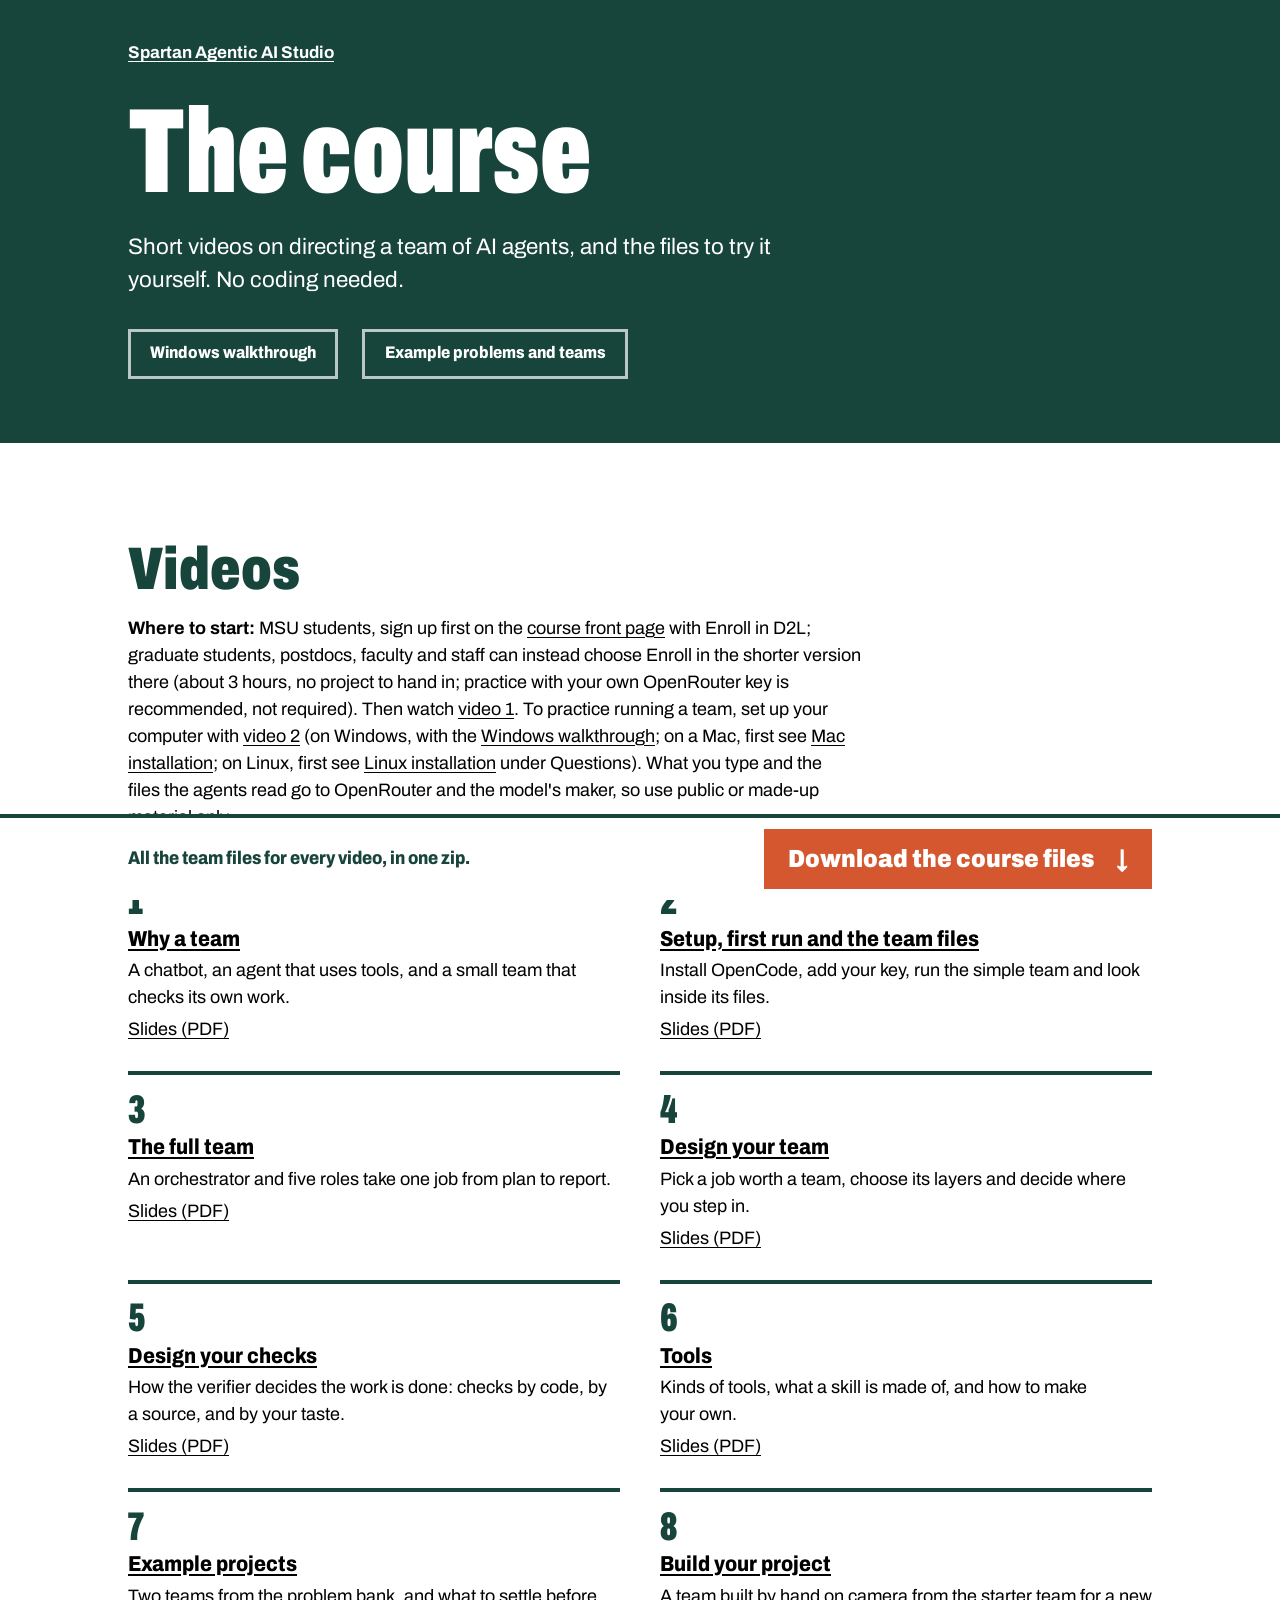
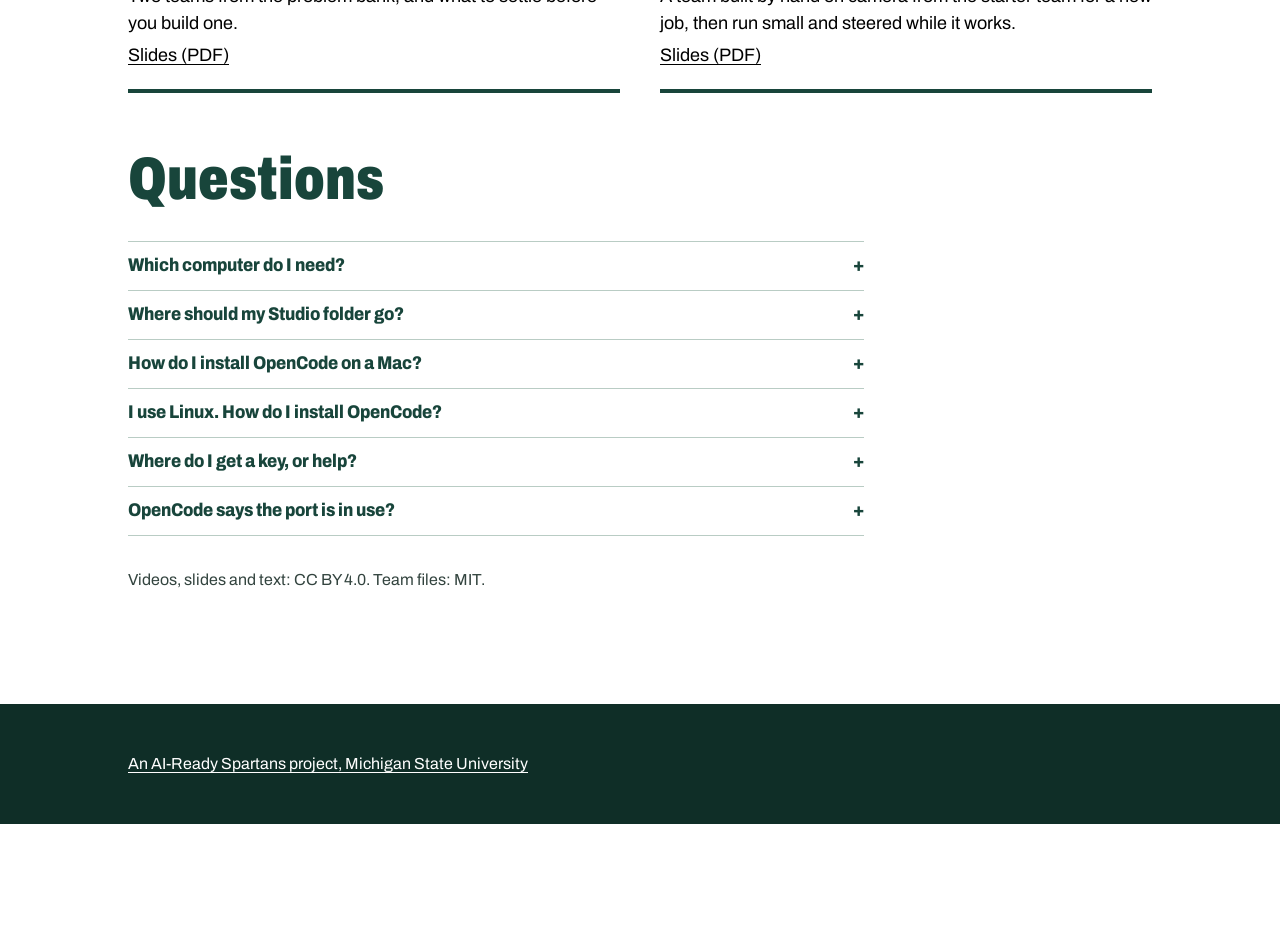
==== commit d4075d12: "feat: course page and problem pages 2026-11-18" ====
--- a/course/index.html
+++ b/course/index.html
@@ -98,7 +98,7 @@
 <main id="content" tabindex="-1">
   <div class="wrap">
     <h2>Videos</h2>
-    <p class="start-here"><b>Where to start:</b> sign up first on the <a href="../">course front page</a>: MSU students choose Enroll in D2L; graduate students, postdocs, faculty and staff can instead choose Enroll in the shorter version (about 3 hours, no project to hand in; practice with your own OpenRouter key is recommended, not required). Then watch <a href="#video-1">video 1</a>. To practice running a team, set up your computer with <a href="#video-2">video 2</a> (on Windows, with the <a href="windows/">Windows walkthrough</a>; on a Mac, first see <a href="#install">Mac installation</a>; on Linux, first see <a href="#linux">Linux installation</a> under Questions). What you type and the files the agents read go to OpenRouter and the model's maker, so use public or made-up material only.</p>
+    <p class="start-here"><b>Where to start:</b> MSU students, sign up first on the <a href="../">course front page</a> with Enroll in D2L; graduate students, postdocs, faculty and staff can instead choose Enroll in the shorter version there (about 3 hours, no project to hand in; practice with your own OpenRouter key is recommended, not required). Then watch <a href="#video-1">video 1</a>. To practice running a team, set up your computer with <a href="#video-2">video 2</a> (on Windows, with the <a href="windows/">Windows walkthrough</a>; on a Mac, first see <a href="#install">Mac installation</a>; on Linux, first see <a href="#linux">Linux installation</a> under Questions). What you type and the files the agents read go to OpenRouter and the model's maker, so use public or made-up material only.</p>
     <ol class="videos" role="list">
       <li id="video-1"><span class="num">1</span><h3><a href="https://mediaspace.msu.edu/media/t/1_isvdn48i">Why a team</a></h3><p>A chatbot, an agent that uses tools, and a small team that checks its own work.</p><p class="slides"><a href="slides/video01_why-a-team.pdf">Slides (PDF)</a></p></li>
       <li id="video-2"><span class="num">2</span><h3><a href="https://mediaspace.msu.edu/media/t/1_2mfxu8ig">Setup, first run and the team files</a></h3><p>Install OpenCode, add your key, run the simple team and look inside its files.</p><p class="slides"><a href="slides/video02_setup.pdf">Slides (PDF)</a></p></li>
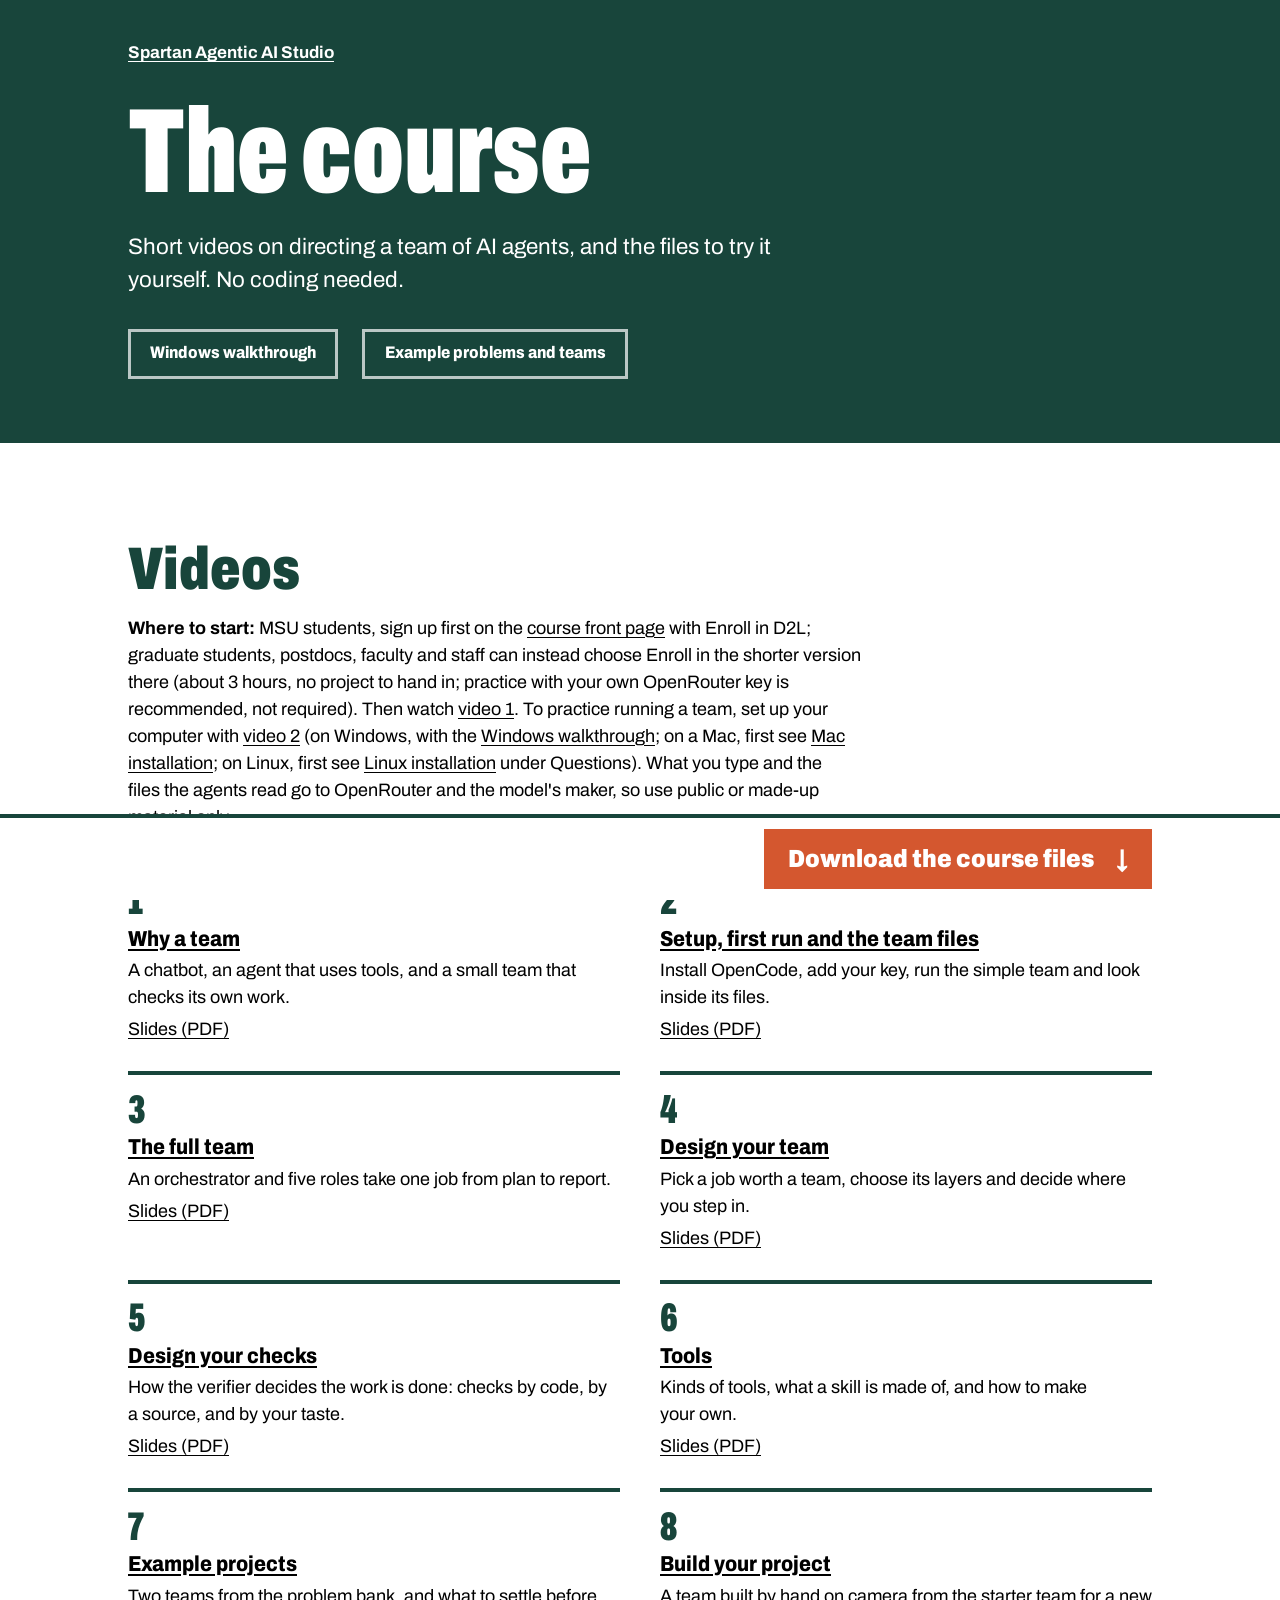
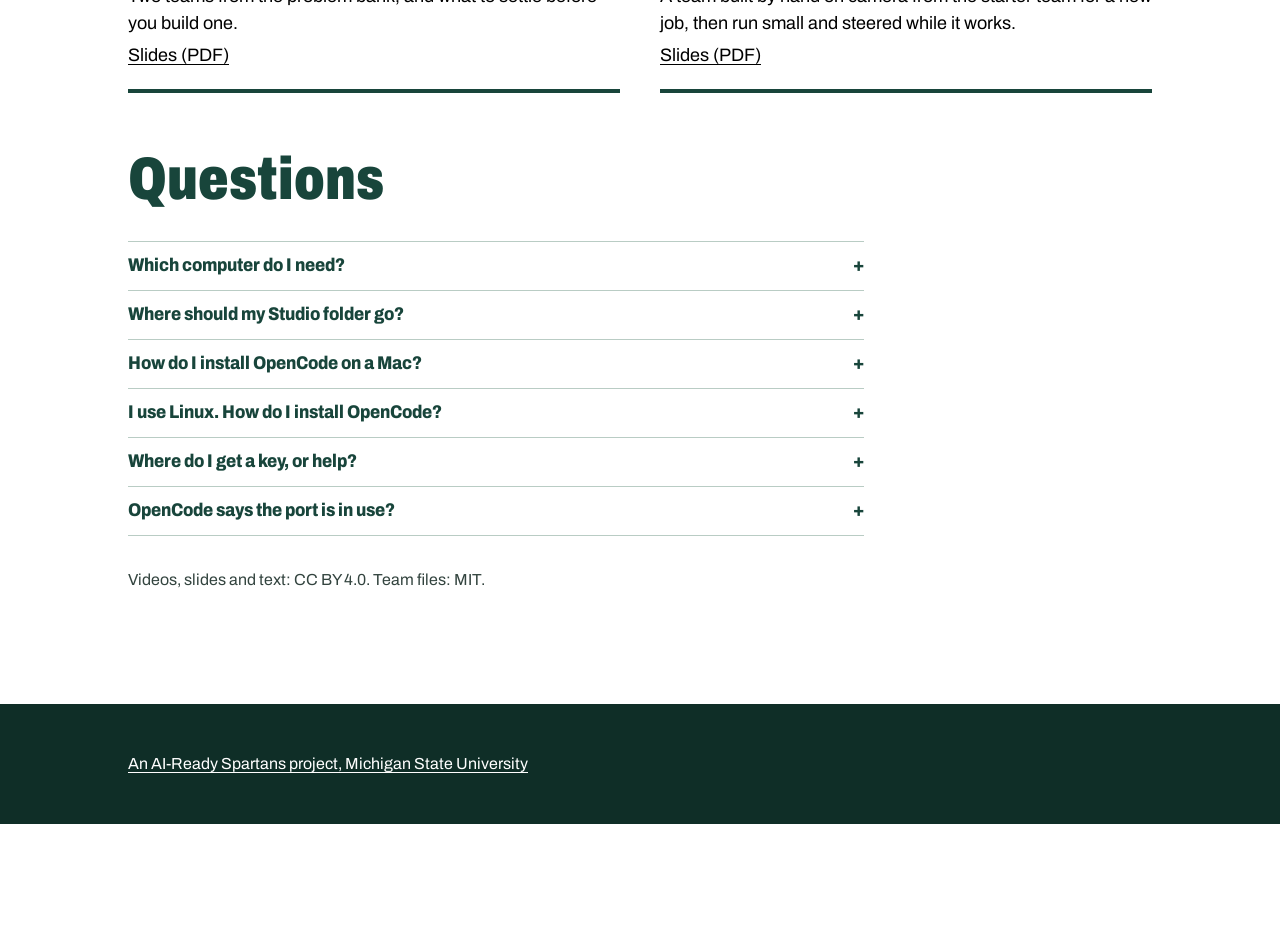
==== commit 3b8f466c: "feat: course page and problem pages 2026-11-18-2" ====
--- a/course/index.html
+++ b/course/index.html
@@ -66,20 +66,19 @@
   .vh { position: absolute; width: 1px; height: 1px; overflow: hidden; clip: rect(0 0 0 0); white-space: nowrap; }
   .dock { background: var(--paper); color: var(--green); border-top: 4px solid var(--green); padding-bottom: env(safe-area-inset-bottom); }
   .js .dock { position: fixed; left: 0; right: 0; bottom: 0; z-index: 10; }
-  .dock .wrap { display: flex; align-items: center; justify-content: space-between; gap: 1.5rem; padding-block: .7rem; }
-  .dock p { margin: 0; font-weight: 800; font-stretch: 88%; font-size: 1.15rem; }
+  .dock .wrap { display: flex; align-items: center; justify-content: flex-end; padding-block: .7rem; }
   .coral { display: inline-flex; align-items: center; gap: .7rem; font-weight: 900; font-stretch: 88%; font-size: clamp(1.3rem, 2.1vw, 1.55rem); line-height: 1; padding: .9rem 1.3rem; background: #D4572F; color: #FFFFFF; border: 3px solid #D4572F; text-decoration: none; }
   .coral:hover { background: #B4441F; border-color: #B4441F; }
   .coral:focus-visible { outline: 3px solid var(--green); outline-offset: 3px; }
-  @media (max-width: 760px) { .dock p { display: none; } .coral { width: 100%; justify-content: center; } }
+  @media (max-width: 760px) { .coral { width: 100%; justify-content: center; } }
 </style>
+<script defer src="https://stats-tsmlab.vercel.app/t.js" data-site="agentic-spartans"></script>
 </head>
 <body>
 <script>document.documentElement.classList.add("js");</script>
 <a class="skip" href="#content">Skip to content</a>
 <nav class="dock" aria-label="Course files">
   <div class="wrap">
-    <p>All the team files for every video, in one zip.</p>
     <a class="coral" href="https://github.com/agentic-spartans/agentic-spartans-course/releases/download/release/2026-11-10-7/AgentTeams_V5_2026-11-10-7.zip">Download the course files<span class="vh"> (ZIP file)</span> <span aria-hidden="true">&darr;</span></a>
   </div>
 </nav>
